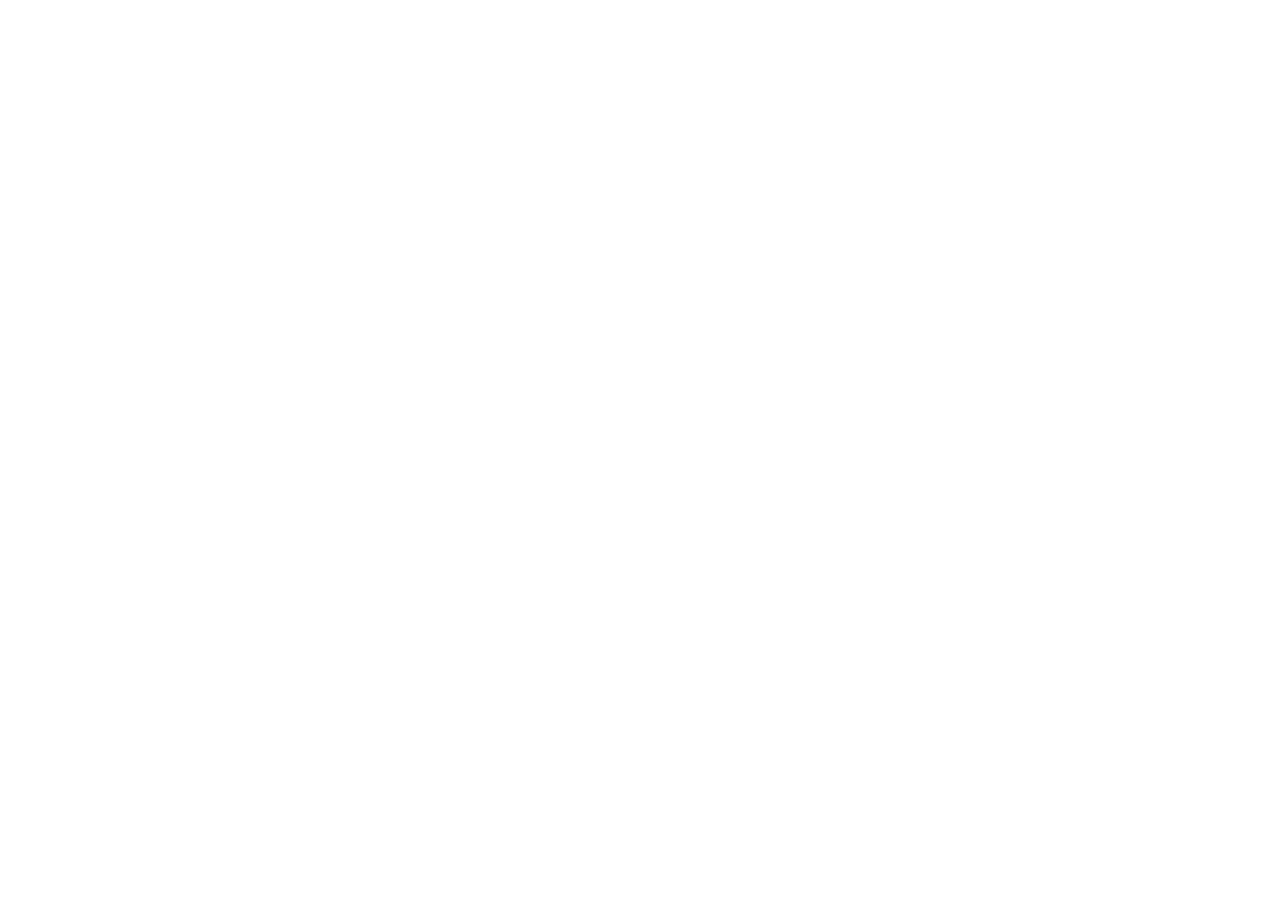
==== index.html @ 47a176d5 "Create the files needed" ====
<!DOCTYPE html>
<html lang="en">
<head>
    <meta charset="UTF-8">
    <meta http-equiv="X-UA-Compatible" content="IE=edge">
    <meta name="viewport" content="width=device-width, initial-scale=1.0">
    <title>Capstone Project</title>
    <link rel="stylesheet" href="./css/home.css">
</head>
<body>
  <div class="container">
  </div>
  <script src="./js/script.js"></script>
</body>
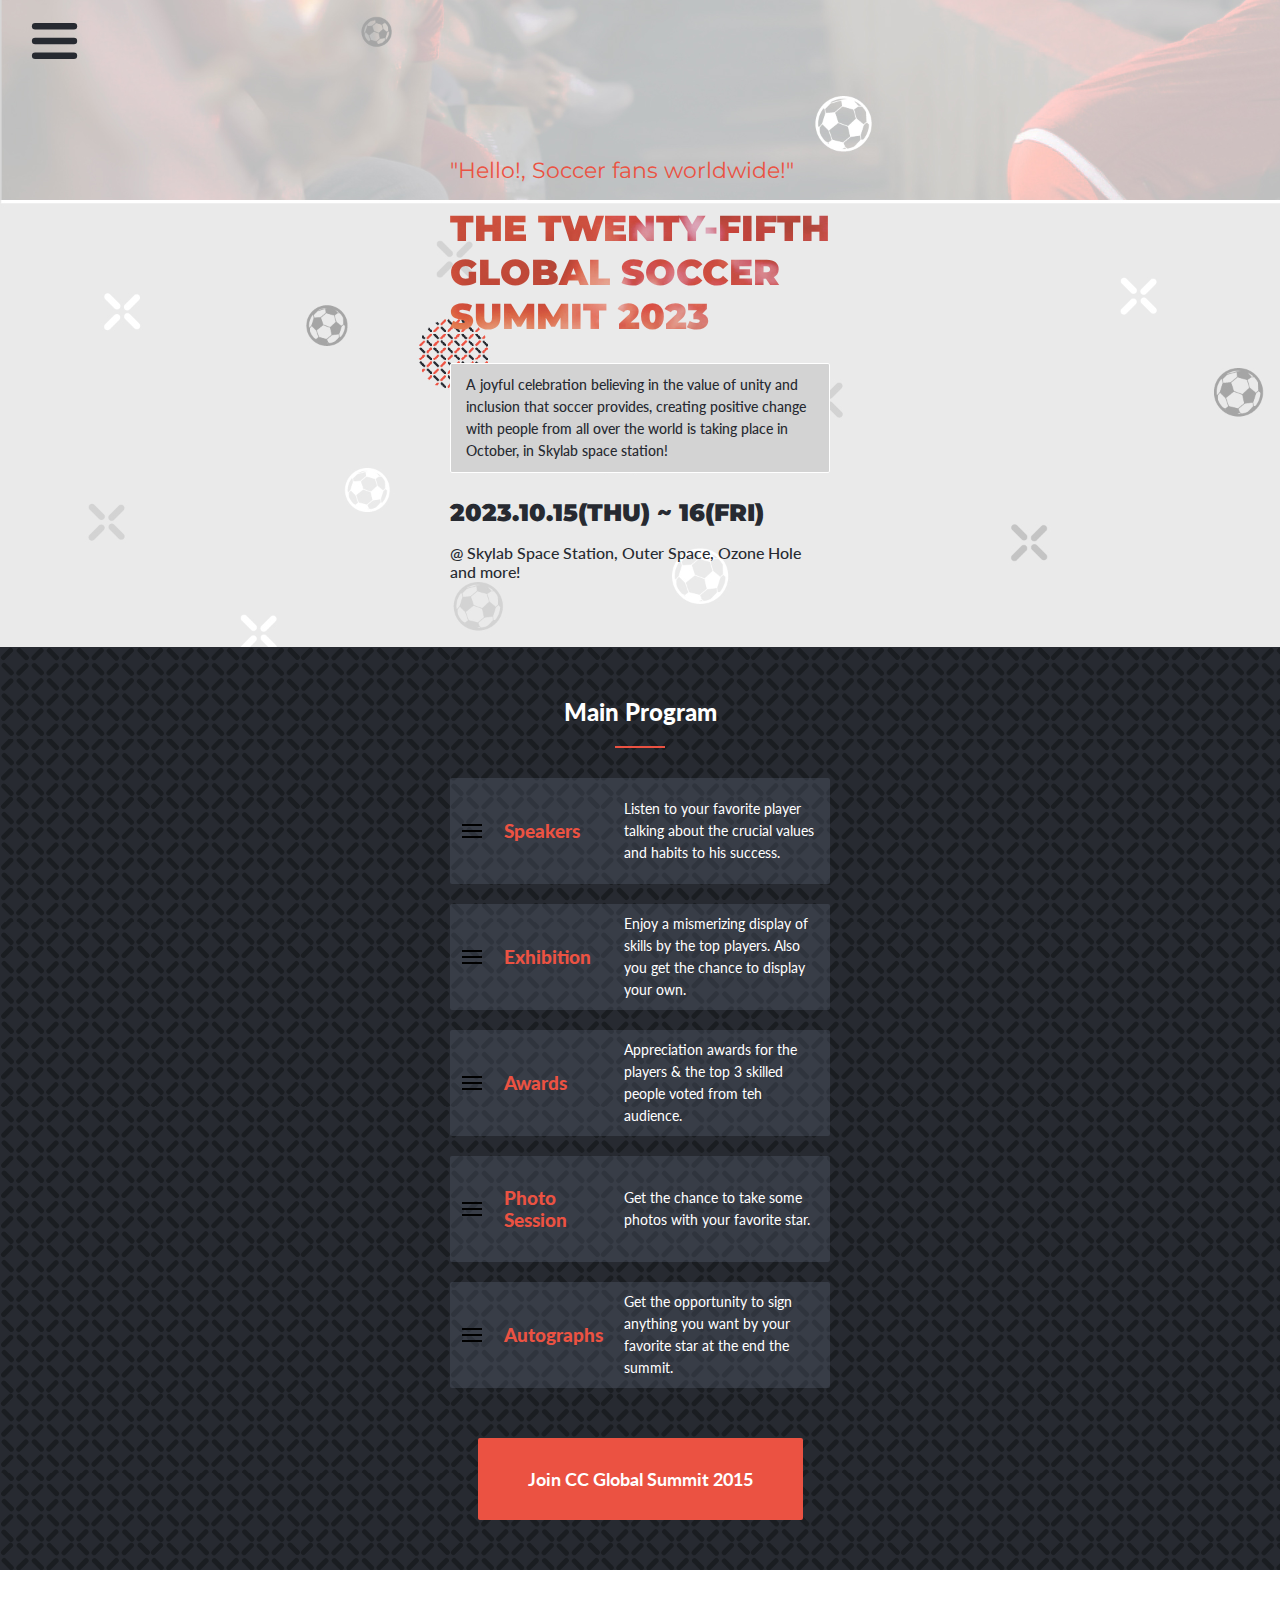
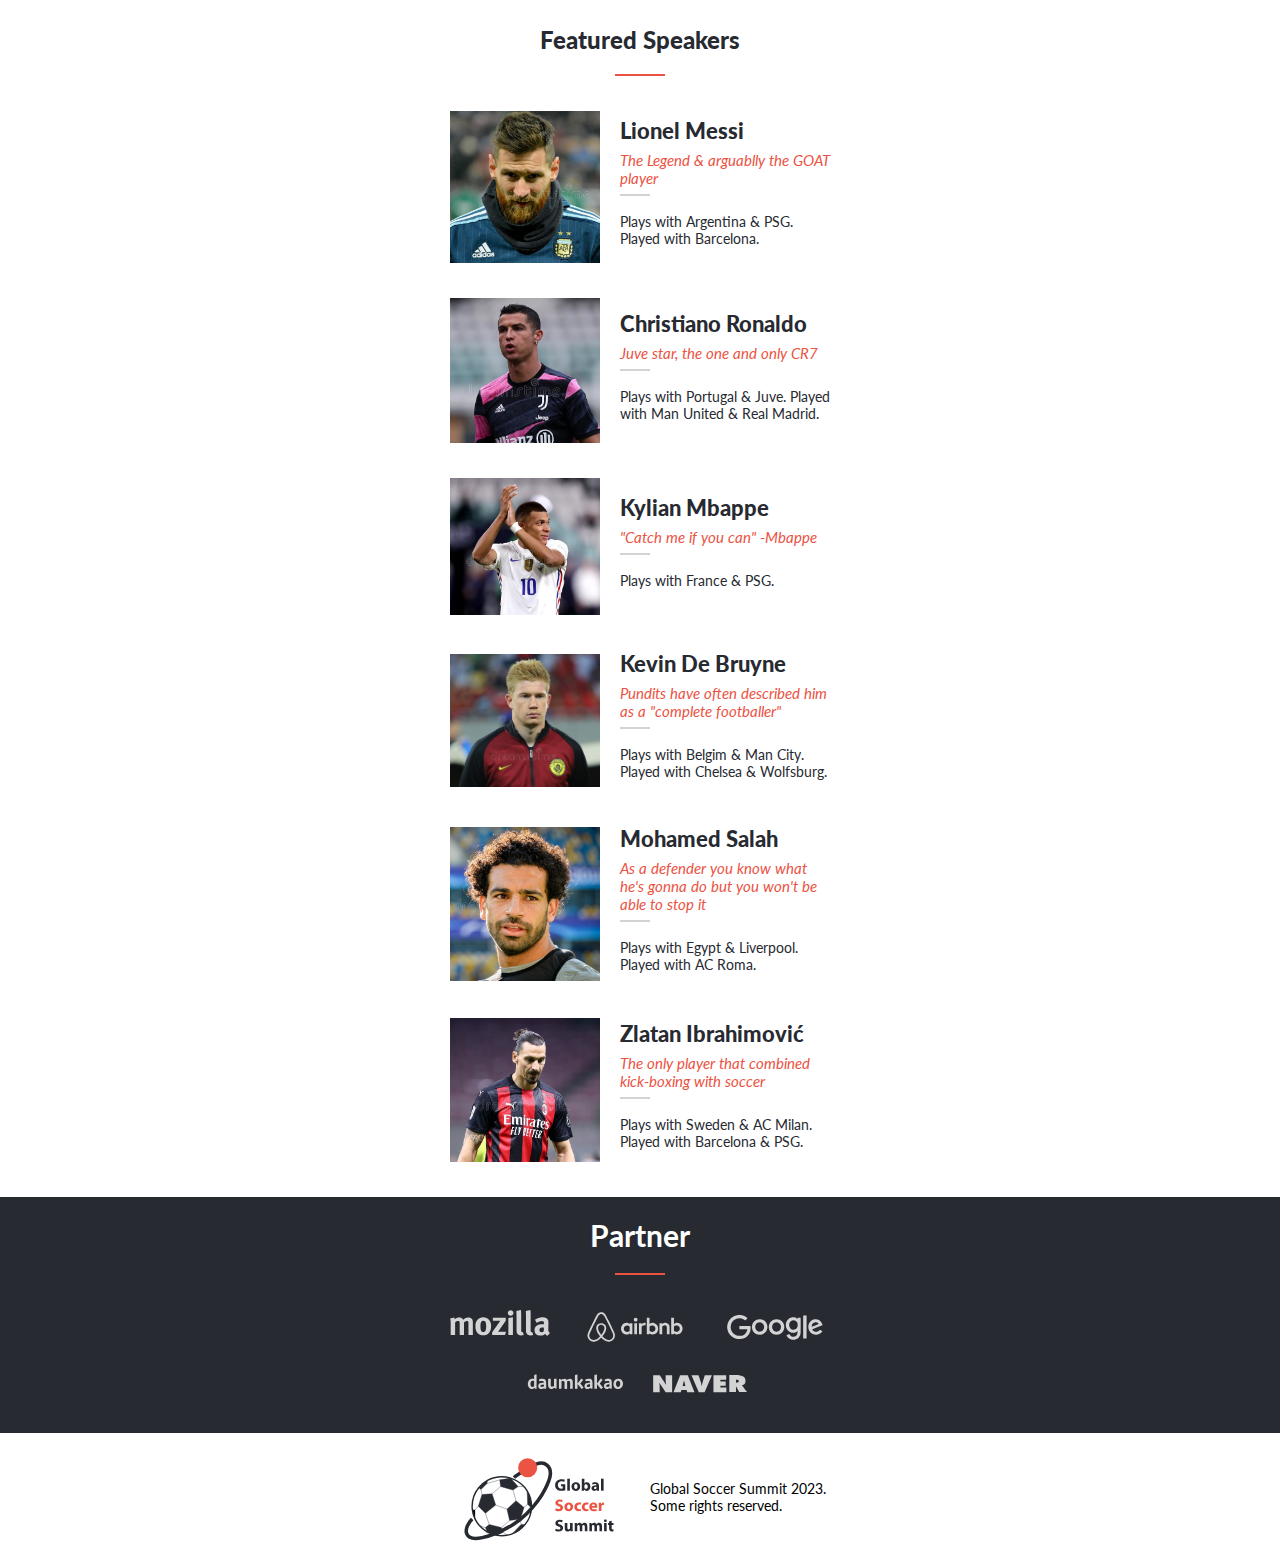
==== commit be921ab3: "Add and style mobile-version home and about page" ====
--- a/index.html
+++ b/index.html
@@ -1,14 +1,144 @@
 <!DOCTYPE html>
 <html lang="en">
 <head>
-    <meta charset="UTF-8">
-    <meta http-equiv="X-UA-Compatible" content="IE=edge">
-    <meta name="viewport" content="width=device-width, initial-scale=1.0">
-    <title>Capstone Project</title>
-    <link rel="stylesheet" href="./css/home.css">
+  <meta charset="UTF-8">
+  <meta http-equiv="X-UA-Compatible" content="IE=edge">
+  <meta name="viewport" content="width=device-width, initial-scale=1.0">
+  <title>Global Soccer Summit</title>
+  <link rel="stylesheet" href="./css/home.css">
+  <link rel="preconnect" href="https://fonts.googleapis.com">
+  <link rel="preconnect" href="https://fonts.gstatic.com" crossorigin>
+  <link href="https://fonts.googleapis.com/css2?family=Lato:wght@400;700;900&family=Montserrat:wght@400;500;600;700;800;900&display=swap" rel="stylesheet">
 </head>
 <body>
   <div class="container">
+    <header>
+      <div class="desktop"></div>
+      <nav>
+        <button type="button"><img src="./media/menu.svg" alt="menu-icon"></button>
+      </nav>
+    </header>
+    <main>
+      <h3>"Hello!, Soccer fans worldwide!"</h3>
+      <h1>THE TWENTY-FIFTH GLOBAL SOCCER SUMMIT 2023</h1>
+      <p class="intro">
+        A joyful celebration believing in the value of unity and inclusion that soccer provides, creating positive change
+        with people from all over the world is taking place in October, in Skylab space station!
+      </p>
+      <h2>2023.10.15(THU) ~ 16(FRI)</h2>
+      <p>@ Skylab Space Station, Outer Space, Ozone Hole and more!</p>
+    </main>
+    <section id="program">
+      <h2>Main Program</h2>
+      <div class="underline"></div>
+      <ul>
+        <li>
+          <img src="./media/Union.svg" alt="">
+          <h3>Speakers</h3>
+          <p>Listen to your favorite player talking about the crucial values and habits to his success.</p>
+        </li>
+        <li>
+          <img src="./media/Union.svg" alt="">
+          <h3>Exhibition</h3>
+          <p>Enjoy a mismerizing display of skills by the top players. Also you get the chance to display your own.</p>
+        </li>
+        <li>
+          <img src="./media/Union.svg" alt="">
+          <h3>Awards</h3>
+          <p>Appreciation awards for the players & the top 3 skilled people voted from teh audience.</p>
+        </li>
+        <li>
+          <img src="./media/Union.svg" alt="">
+          <h3>Photo Session</h3>
+          <p>Get the chance to take some photos with your favorite star.</p>
+        </li>
+        <li>
+          <img src="./media/Union.svg" alt="">
+          <h3>Autographs</h3>
+          <p>Get the opportunity to sign anything you want by your favorite star at the end the summit.</p>
+        </li>
+      </ul>
+      <button type="button">Join CC Global Summit 2015</button>
+    </section>
+    <section id="speakers">
+      <h2>Featured Speakers</h2>
+      <div class="underline"></div>
+      <ul>
+        <li>
+          <img src="./media/messi.jpg" alt="">
+          <div class="text-block">
+            <h3>Lionel Messi</h3>
+            <p class="title">The Legend & arguablly the GOAT player</p>
+            <div class="underline-2"></div>
+            <p>Plays with Argentina & PSG. Played with Barcelona.
+            </p>
+          </div>
+        </li>
+        <li>
+          <img src="./media/ronaldo.jpg" alt="">
+          <div class="text-block">
+            <h3>Christiano Ronaldo</h3>
+            <p class="title">Juve star, the one and only CR7</p>
+            <div class="underline-2"></div>
+            <p>Plays with Portugal & Juve. Played with Man United & Real Madrid.
+            </p>
+          </div>
+        </li><li>
+          <img src="./media/mbappe.jpg" alt="">
+          <div class="text-block">
+            <h3>Kylian Mbappe</h3>
+            <p class="title">"Catch me if you can" -Mbappe</p>
+            <div class="underline-2"></div>
+            <p>Plays with France & PSG.
+            </p>
+          </div>
+        </li><li>
+          <img src="./media/debruyne.jpg" alt="">
+          <div class="text-block">
+            <h3>Kevin De Bruyne</h3>
+            <p class="title">Pundits have often described him as a "complete footballer"</p>
+            <div class="underline-2"></div>
+            <p>Plays with Belgim & Man City. Played with Chelsea & Wolfsburg.
+            </p>
+          </div>
+        </li><li>
+          <img src="./media/salah.jpg" alt="">
+          <div class="text-block">
+            <h3>Mohamed Salah</h3>
+            <p class="title">As a defender you know what he's gonna do but you won't be able to stop it</p>
+            <div class="underline-2"></div>
+            <p>Plays with Egypt & Liverpool. Played with AC Roma.
+            </p>
+          </div>
+        </li><li>
+          <img src="./media/ibrahimovic.jpg" alt="">
+          <div class="text-block">
+            <h3>Zlatan Ibrahimović</h3>
+            <p class="title">The only player that combined kick-boxing with soccer</p>
+            <div class="underline-2"></div>
+            <p>Plays with Sweden & AC Milan. Played with Barcelona & PSG.
+            </p>
+          </div>
+        </li>
+      </ul>
+    </section>
+    <section id="partners">
+      <h2>Partner</h2>
+      <div class="underline"></div>
+      <ul>
+        <li id="p1"><img src="./media/mozilla.svg" alt=""></li>
+        <li id="p2"><img src="./media/airbnb.svg" alt=""></li>
+        <li id="p3"><img src="./media/google.svg" alt=""></li>
+        <li id="p4"><img src="./media/daumkakao.svg" alt=""></li>
+        <li id="p5"><img src="./media/naver.svg" alt=""></li>
+      </ul>
+    </section>
+    <footer>
+      <img src="./media/logo.svg" alt="logo">
+      <div>
+        <p>Global Soccer Summit 2023.<br>Some rights reserved.</p>
+      </div>
+    </footer>
   </div>
   <script src="./js/script.js"></script>
 </body>--- a/css/home.css
+++ b/css/home.css
@@ -0,0 +1,287 @@
+body {
+  margin: 0;
+  padding: 0;
+}
+
+.container {
+  display: flex;
+  flex-direction: column;
+  background-image: url(../media/bg.jpg);
+  background-size: 1280px;
+}
+
+nav {
+  padding: 15px 20px;
+}
+
+nav button {
+  border: none;
+  background: none;
+}
+
+nav img {
+  height: 50px;
+  width: auto;
+  padding: 0;
+  margin: 0;
+}
+
+main {
+  width: 380px;
+  display: flex;
+  flex-direction: column;
+  align-self: center;
+  padding: 50px 0;
+}
+
+main h3 {
+  font-family: 'Montserrat', sans-serif;
+  font-weight: 400;
+  color: #eb5242;
+  font-size: 22px;
+}
+
+main h1 {
+  font-family: 'Montserrat', sans-serif;
+  font-weight: 900;
+  margin: 0;
+  font-size: 36px;
+  color: transparent;
+  background-image: url(../media/text-bg.jpg);
+  background-size: 800px;
+  -webkit-background-clip: text;
+}
+
+main p {
+  font-family: 'Lato', sans-serif;
+  font-weight: 500;
+  color: #272a31;
+}
+
+.intro {
+  border: 1px solid white;
+  background-color: #d3d3d3;
+  border-radius: 2px;
+  font-size: 14px;
+  line-height: 22px;
+  margin: 25px 0;
+  padding: 10px 15px;
+}
+
+main h2 {
+  font-family: 'Montserrat', sans-serif;
+  font-weight: 900;
+  color: #272a31;
+  margin: 0;
+}
+
+#program {
+  text-align: center;
+  background-color: #272a31;
+  padding-top: 30px;
+  background-image: url(../media/pattern-01-01.svg);
+  background-size: 150px;
+}
+
+#program h2 {
+  font-family: 'Lato', sans-serif;
+  font-weight: 900;
+  color: white;
+}
+
+.underline {
+  width: 50px;
+  border-bottom: 2px solid #eb5242;
+  margin: auto;
+}
+
+#program ul {
+  display: flex;
+  flex-direction: column;
+  list-style-type: none;
+  color: white;
+  width: 380px;
+  max-width: 700px;
+  padding: 0;
+  margin: 30px auto 0 auto;
+  gap: 20px;
+}
+
+#program li {
+  display: flex;
+  background-color: #585f705b;
+  align-items: center;
+  gap: 20px;
+  border-radius: 2px;
+  padding: 3px 10px;
+  min-width: auto;
+  justify-content: space-between;
+  height: 100px;
+}
+
+#program li h3 {
+  font-family: 'Lato', sans-serif;
+  font-weight: 900;
+  color: #eb5242;
+  width: 100px;
+  flex-shrink: 0;
+  text-align: left;
+}
+
+#program li p {
+  font-family: 'Lato', sans-serif;
+  font-size: 14px;
+  line-height: 22px;
+  width: 250px;
+  text-align: left;
+}
+
+#program button {
+  font-family: 'Lato', sans-serif;
+  color: white;
+  background-color: #eb5242;
+  border: none;
+  border-radius: 2px;
+  font-weight: 700;
+  font-size: 18px;
+  padding: 30px 50px;
+  margin: 50px auto;
+}
+
+#speakers {
+  text-align: center;
+  padding-top: 35px;
+  background-color: white;
+}
+
+#speakers h2 {
+  font-family: 'Lato', sans-serif;
+  font-weight: 900;
+  color: #272a31;
+}
+
+#speakers ul {
+  display: grid;
+  grid-template-columns: 1fr;
+  padding: 0;
+  row-gap: 35px;
+  width: 380px;
+  margin: 35px auto;
+}
+
+#speakers li {
+  display: flex;
+  gap: 20px;
+  align-items: center;
+}
+
+footer img {
+  width: 170px;
+}
+
+#speakers li img {
+  width: 150px;
+  height: auto;
+}
+
+#speakers li .text-block {
+  text-align: left;
+  display: flex;
+  flex-direction: column;
+  gap: 7px;
+}
+
+#speakers .text-block h3 {
+  font-family: 'Lato', sans-serif;
+  font-weight: 900;
+  font-size: 22px;
+  color: #272a31;
+  margin: 0;
+}
+
+#speakers .text-block .title {
+  font-family: 'Lato', sans-serif;
+  font-size: 15px;
+  font-style: italic;
+  color: #eb5242;
+  margin: 0;
+}
+
+#speakers .underline-2 {
+  width: 30px;
+  border-bottom: 2px solid #d3d3d3;
+}
+
+#speakers li p {
+  font-family: 'Lato', sans-serif;
+  font-size: 14px;
+  color: #272a31;
+  margin: 10px 0;
+}
+
+#partners {
+  background-color: #272a31;
+  text-align: center;
+  color: white;
+}
+
+#partners h2 {
+  font-family: 'Lato', sans-serif;
+  font-weight: 700;
+  font-size: 30px;
+  color: white;
+  margin: 20px;
+}
+
+#partners ul {
+  padding: 0;
+  display: grid;
+  grid-template-columns: repeat(9, 1fr);
+  list-style-type: none;
+  width: 380px;
+  margin: 35px auto;
+  row-gap: 25px;
+  column-gap: 50px;
+}
+
+#partners ul img {
+  width: 100px;
+}
+
+footer {
+  display: flex;
+  gap: 25px;
+  justify-content: center;
+  align-items: center;
+  font-family: 'Lato', sans-serif;
+  font-weight: 400;
+  font-size: 14px;
+  padding: 15px;
+  background-color: white;
+}
+
+#p1 {
+  grid-row: 1/2;
+  grid-column: 1/4;
+}
+
+#p2 {
+  grid-row: 1/2;
+  grid-column: 3/7;
+  margin-left: 20px;
+}
+
+#p3 {
+  grid-row: 1/2;
+  grid-column: 6/10;
+}
+
+#p4 {
+  grid-row: 2/3;
+  grid-column: 2/6;
+}
+
+#p5 {
+  grid-row: 2/3;
+  grid-column: 5/8;
+}
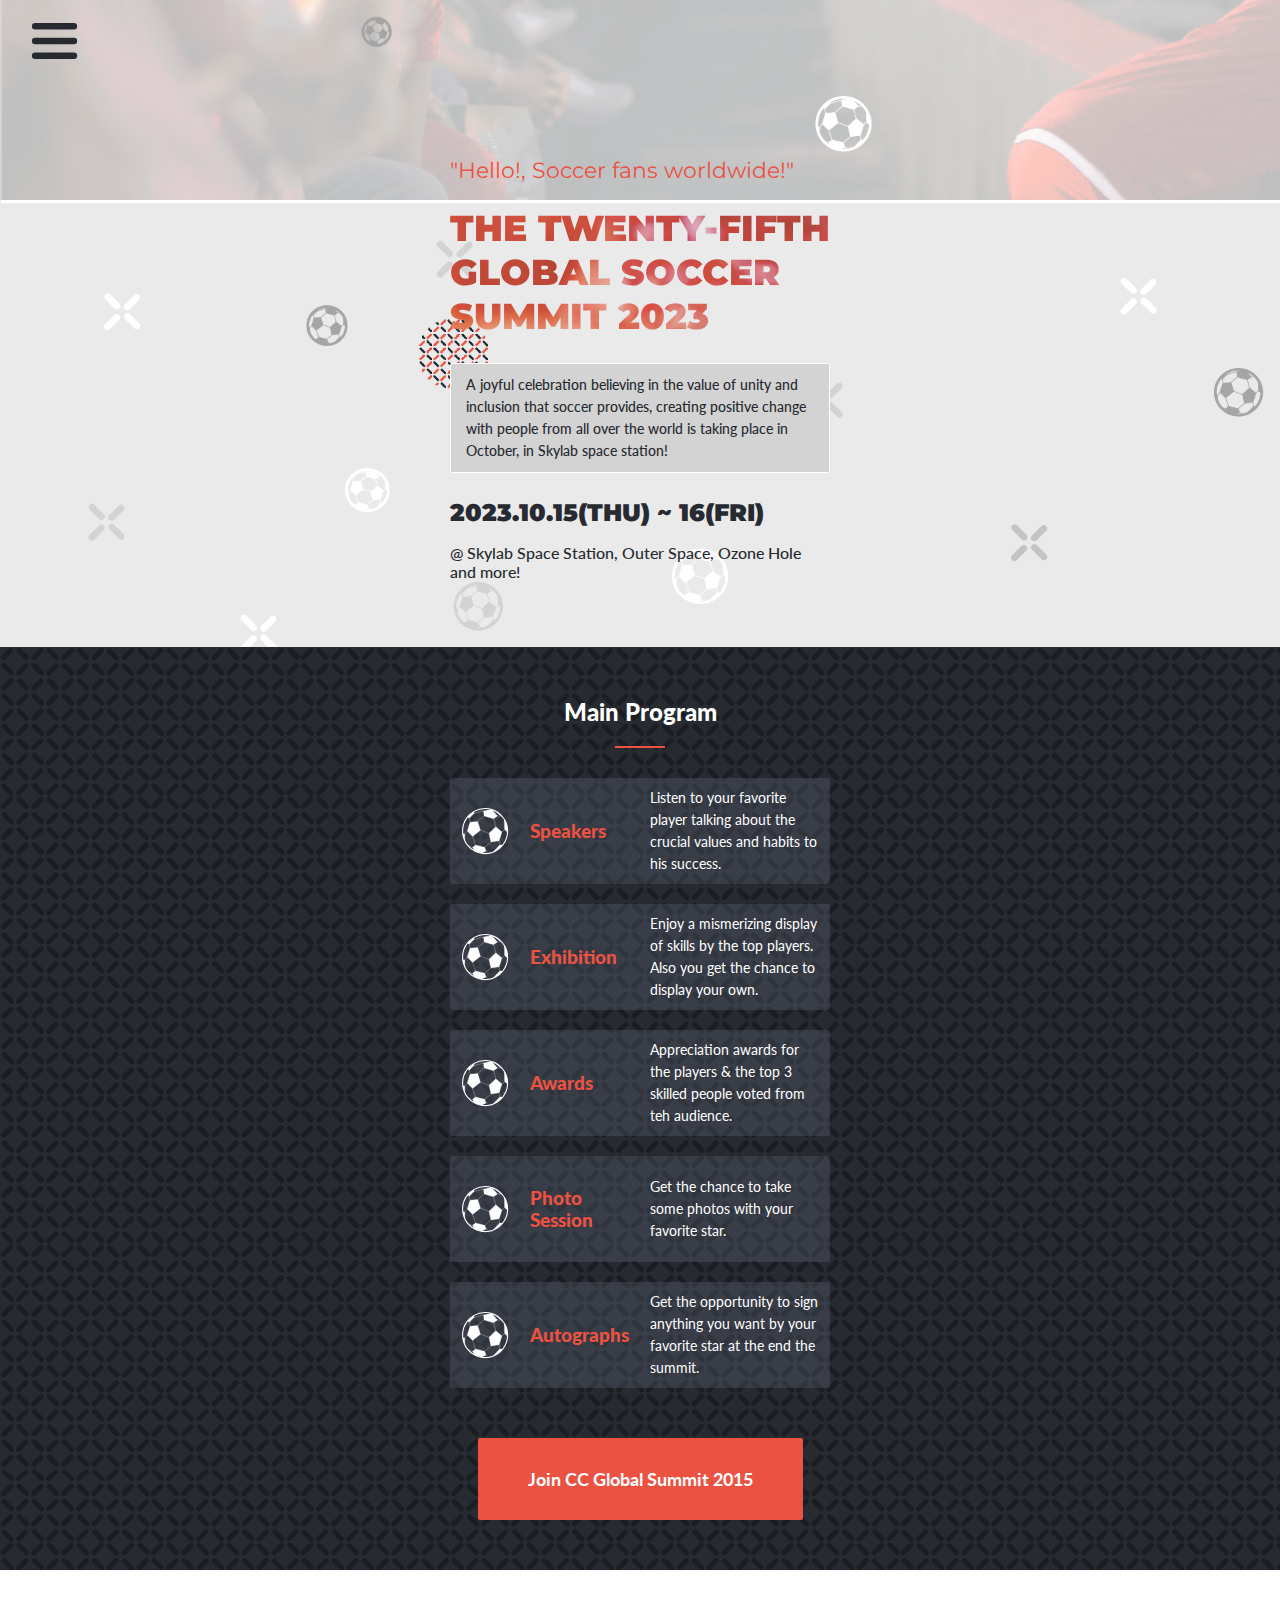
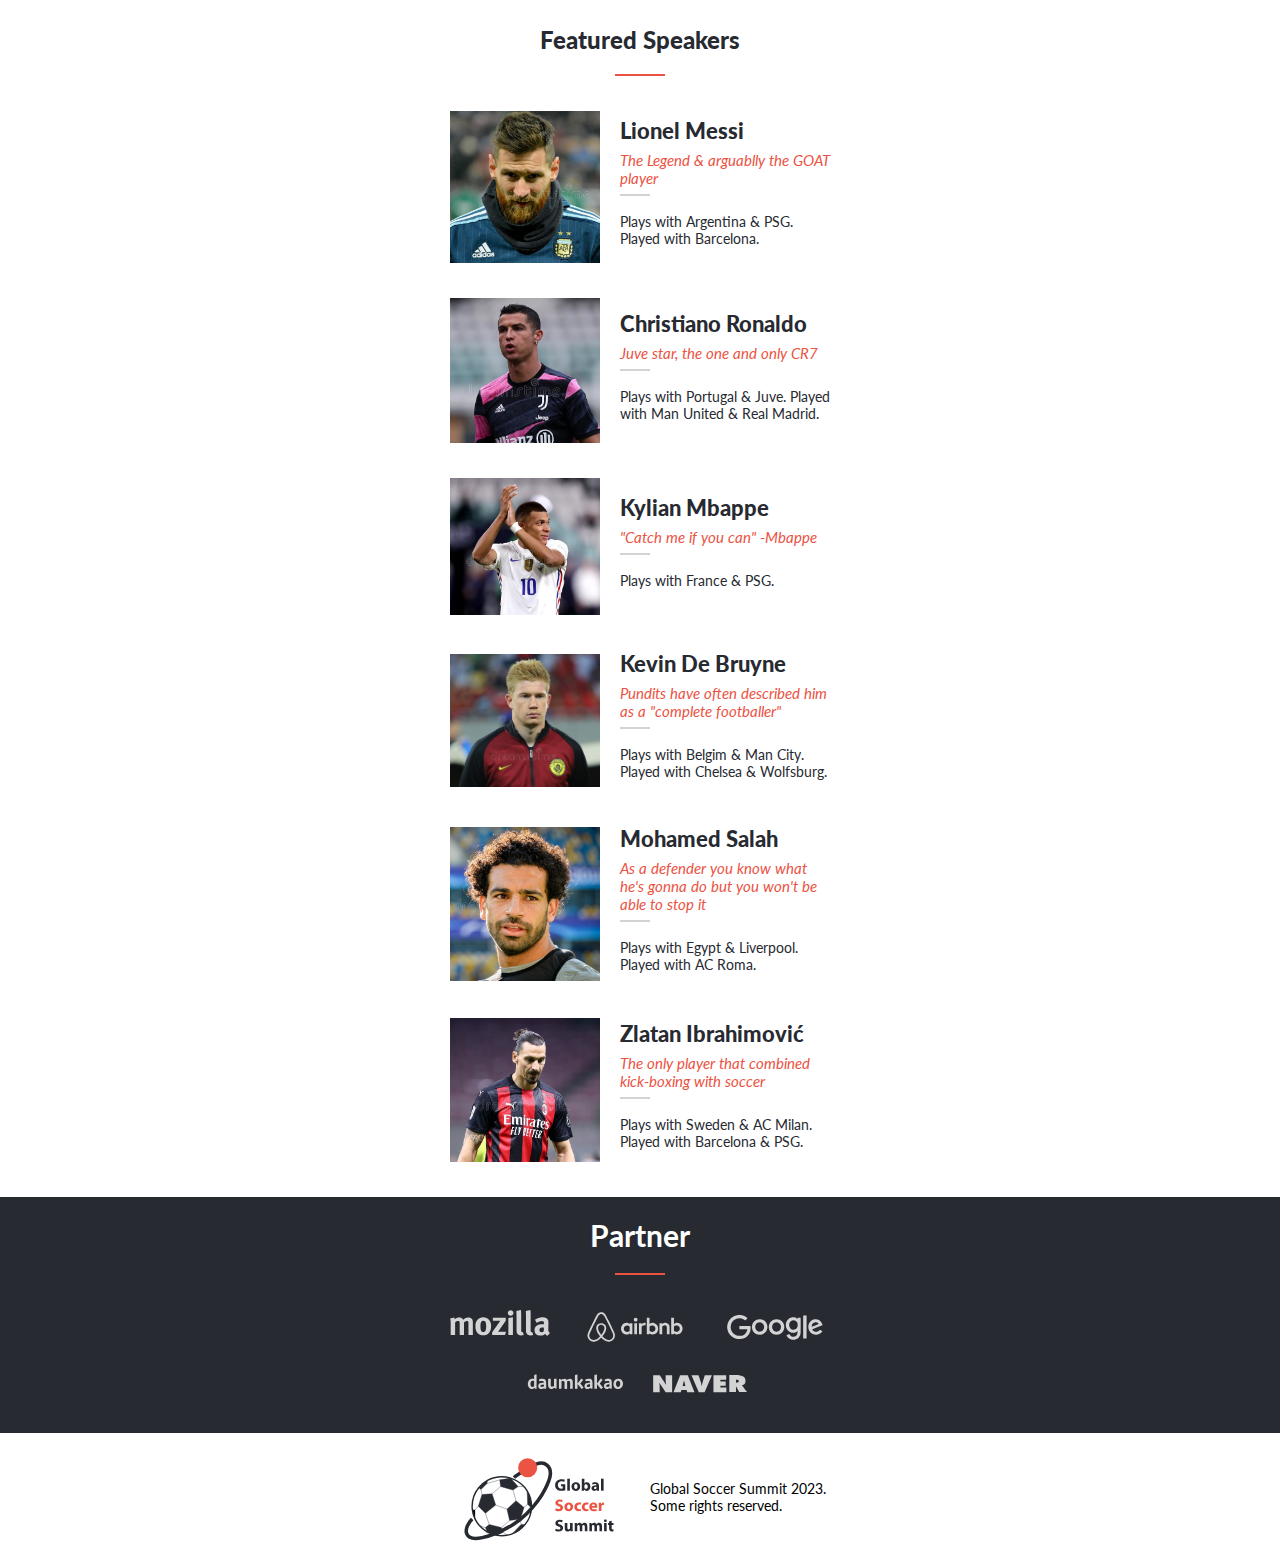
==== commit 0aa16c2f: "Add and style mobile-version home and about page" ====
--- a/index.html
+++ b/index.html
@@ -33,27 +33,27 @@
       <div class="underline"></div>
       <ul>
         <li>
-          <img src="./media/Union.svg" alt="">
+          <img src="./media/white-ball.svg" alt="ball logo">
           <h3>Speakers</h3>
           <p>Listen to your favorite player talking about the crucial values and habits to his success.</p>
         </li>
         <li>
-          <img src="./media/Union.svg" alt="">
+          <img src="./media/white-ball.svg" alt="ball logo">
           <h3>Exhibition</h3>
           <p>Enjoy a mismerizing display of skills by the top players. Also you get the chance to display your own.</p>
         </li>
         <li>
-          <img src="./media/Union.svg" alt="">
+          <img src="./media/white-ball.svg" alt="ball logo">
           <h3>Awards</h3>
           <p>Appreciation awards for the players & the top 3 skilled people voted from teh audience.</p>
         </li>
         <li>
-          <img src="./media/Union.svg" alt="">
+          <img src="./media/white-ball.svg" alt="ball logo">
           <h3>Photo Session</h3>
           <p>Get the chance to take some photos with your favorite star.</p>
         </li>
         <li>
-          <img src="./media/Union.svg" alt="">
+          <img src="./media/white-ball.svg" alt="ball logo">
           <h3>Autographs</h3>
           <p>Get the opportunity to sign anything you want by your favorite star at the end the summit.</p>
         </li>
--- a/css/home.css
+++ b/css/home.css
@@ -119,6 +119,10 @@
   height: 100px;
 }
 
+#program li img {
+  width: 50px;
+}
+
 #program li h3 {
   font-family: 'Lato', sans-serif;
   font-weight: 900;
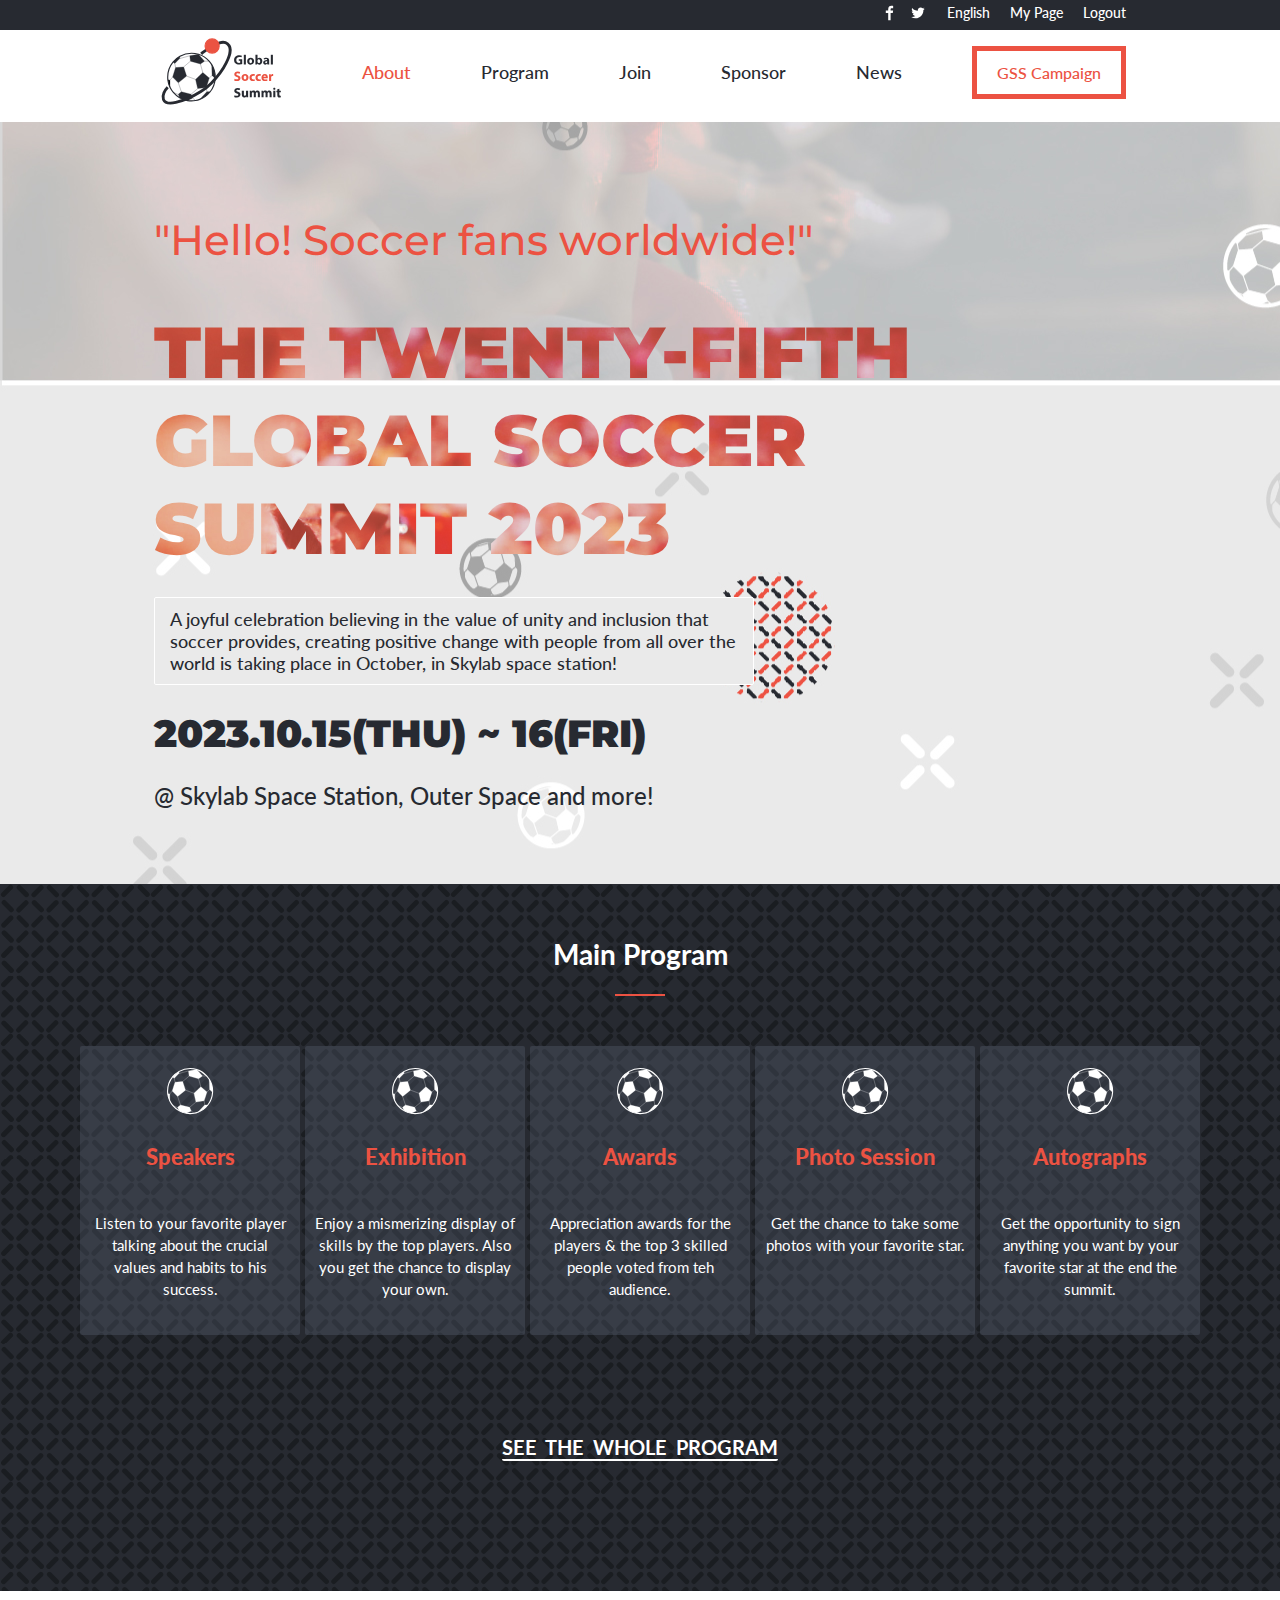
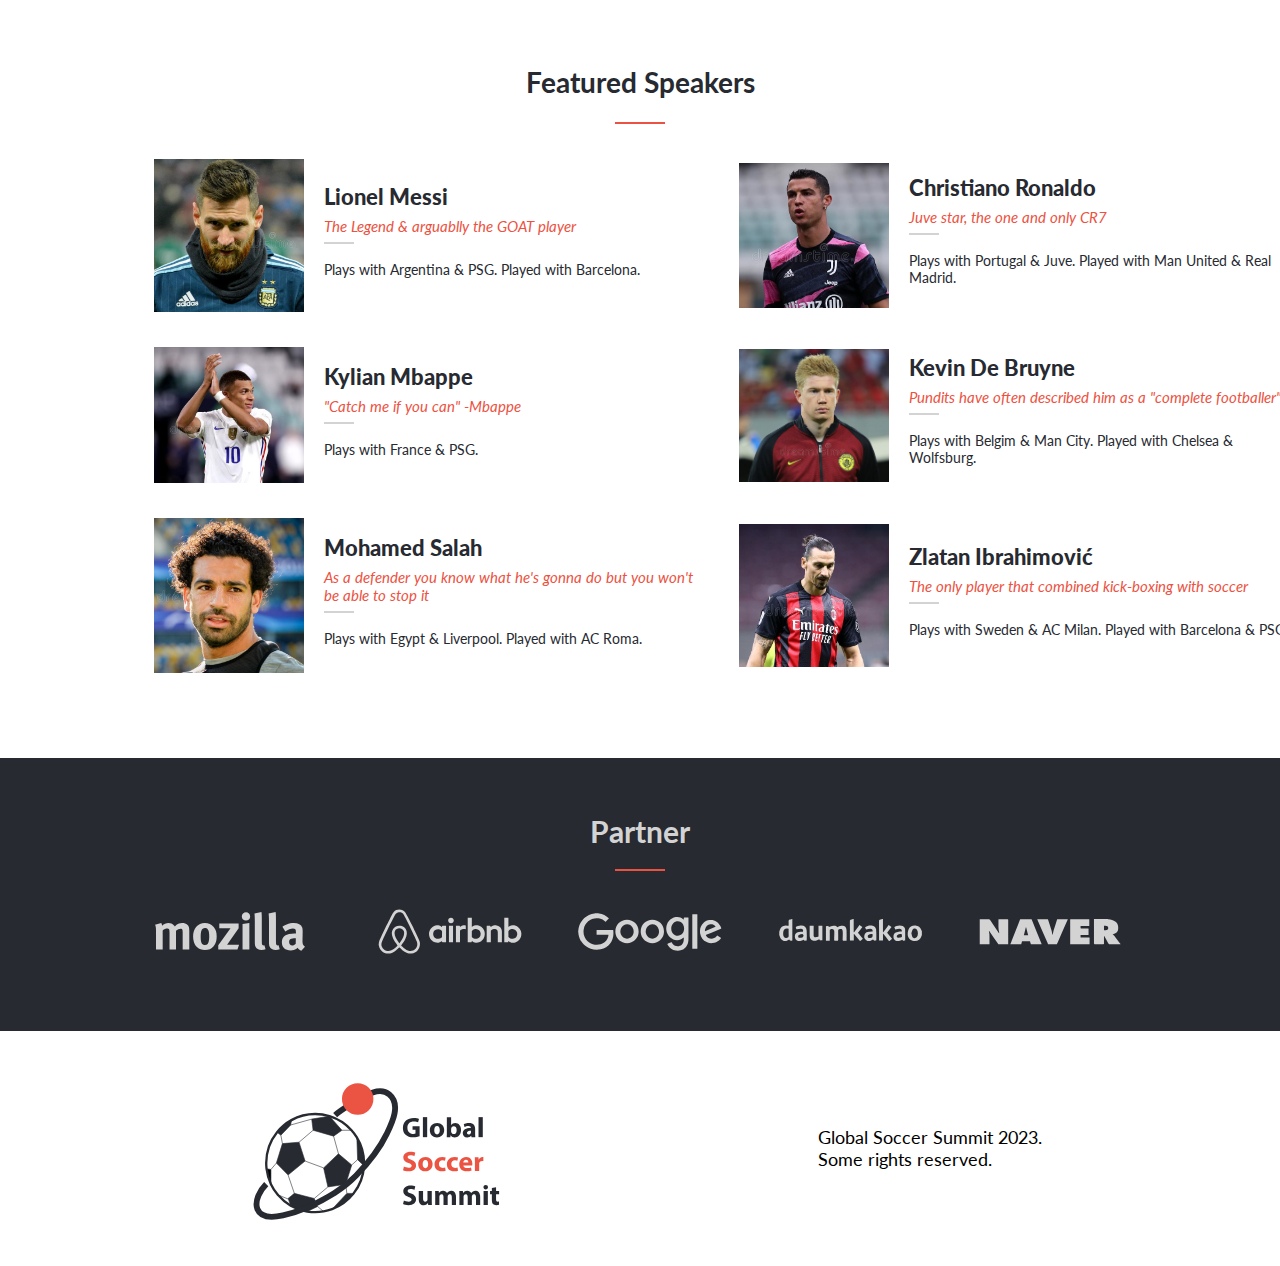
==== commit 58448922: "Add the desktop-version" ====
--- a/index.html
+++ b/index.html
@@ -13,20 +13,41 @@
 <body>
   <div class="container">
     <header>
-      <div class="desktop"></div>
-      <nav>
+      <div class="desktop">
+        <nav class="nav-1">
+          <a href="facebook.com"><img src="./media/facebook.svg" alt="facebook icon"></a>
+          <a href="twitter.com"><img src="./media/twitter.svg" alt="twitter icon"></a>
+          <ul class="nav-1-list">
+            <li>English</li>
+            <li>My Page</li>
+            <li>Logout</li>
+          </ul>
+        </nav>
+        <nav class="nav-2">
+          <a href="./index.html"><img src="./media/logo.svg" alt="logo"></a>
+          <ul class="nav-2-list">
+            <li><a href="./pages/about.html">About</a></li>
+            <li>Program</li>
+            <li>Join</li>
+            <li>Sponsor</li>
+            <li>News</li>
+          </ul>
+          <span>GSS Campaign</span>
+        </nav>
+      </div>
+      <nav class="mobile">
         <button type="button"><img src="./media/menu.svg" alt="menu-icon"></button>
       </nav>
     </header>
     <main>
-      <h3>"Hello!, Soccer fans worldwide!"</h3>
+      <h3>"Hello! Soccer fans worldwide!"</h3>
       <h1>THE TWENTY-FIFTH GLOBAL SOCCER SUMMIT 2023</h1>
       <p class="intro">
         A joyful celebration believing in the value of unity and inclusion that soccer provides, creating positive change
         with people from all over the world is taking place in October, in Skylab space station!
       </p>
       <h2>2023.10.15(THU) ~ 16(FRI)</h2>
-      <p>@ Skylab Space Station, Outer Space, Ozone Hole and more!</p>
+      <p>@ Skylab Space Station, Outer Space and more!</p>
     </main>
     <section id="program">
       <h2>Main Program</h2>
@@ -58,7 +79,8 @@
           <p>Get the opportunity to sign anything you want by your favorite star at the end the summit.</p>
         </li>
       </ul>
-      <button type="button">Join CC Global Summit 2015</button>
+      <button class="mobile" type="button">Join CC Global Summit 2015</button>
+      <button class="desktop" type="button">SEE THE WHOLE PROGRAM</button>
     </section>
     <section id="speakers">
       <h2>Featured Speakers</h2>
--- a/css/home.css
+++ b/css/home.css
@@ -8,6 +8,10 @@
   flex-direction: column;
   background-image: url(../media/bg.jpg);
   background-size: 1280px;
+}
+
+.desktop {
+  display: none;
 }
 
 nav {
@@ -27,7 +31,6 @@
 }
 
 main {
-  width: 380px;
   display: flex;
   flex-direction: column;
   align-self: center;
@@ -35,13 +38,15 @@
 }
 
 main h3 {
+  width: 380px;
   font-family: 'Montserrat', sans-serif;
   font-weight: 400;
-  color: #eb5242;
+  color: #ec5242;
   font-size: 22px;
 }
 
 main h1 {
+  width: 380px;
   font-family: 'Montserrat', sans-serif;
   font-weight: 900;
   margin: 0;
@@ -53,6 +58,7 @@
 }
 
 main p {
+  width: 380px;
   font-family: 'Lato', sans-serif;
   font-weight: 500;
   color: #272a31;
@@ -60,15 +66,17 @@
 
 .intro {
   border: 1px solid white;
-  background-color: #d3d3d3;
+  background-color: #eaeaea;
   border-radius: 2px;
   font-size: 14px;
   line-height: 22px;
   margin: 25px 0;
   padding: 10px 15px;
+  box-sizing: border-box;
 }
 
 main h2 {
+  width: 380px;
   font-family: 'Montserrat', sans-serif;
   font-weight: 900;
   color: #272a31;
@@ -91,7 +99,7 @@
 
 .underline {
   width: 50px;
-  border-bottom: 2px solid #eb5242;
+  border-bottom: 2px solid #ec5242;
   margin: auto;
 }
 
@@ -101,7 +109,6 @@
   list-style-type: none;
   color: white;
   width: 380px;
-  max-width: 700px;
   padding: 0;
   margin: 30px auto 0 auto;
   gap: 20px;
@@ -119,6 +126,10 @@
   height: 100px;
 }
 
+footer img {
+  width: 170px;
+}
+
 #program li img {
   width: 50px;
 }
@@ -126,7 +137,7 @@
 #program li h3 {
   font-family: 'Lato', sans-serif;
   font-weight: 900;
-  color: #eb5242;
+  color: #ec5242;
   width: 100px;
   flex-shrink: 0;
   text-align: left;
@@ -143,7 +154,7 @@
 #program button {
   font-family: 'Lato', sans-serif;
   color: white;
-  background-color: #eb5242;
+  background-color: #ec5242;
   border: none;
   border-radius: 2px;
   font-weight: 700;
@@ -179,10 +190,6 @@
   align-items: center;
 }
 
-footer img {
-  width: 170px;
-}
-
 #speakers li img {
   width: 150px;
   height: auto;
@@ -207,7 +214,7 @@
   font-family: 'Lato', sans-serif;
   font-size: 15px;
   font-style: italic;
-  color: #eb5242;
+  color: #ec5242;
   margin: 0;
 }
 
@@ -233,7 +240,7 @@
   font-family: 'Lato', sans-serif;
   font-weight: 700;
   font-size: 30px;
-  color: white;
+  color: #d3d3d3;
   margin: 20px;
 }
 
@@ -289,3 +296,211 @@
   grid-row: 2/3;
   grid-column: 5/8;
 }
+
+@media screen and (min-width: 768px) {
+  .mobile {
+    display: none;
+  }
+
+  .desktop {
+    display: block;
+  }
+
+  .desktop nav {
+    display: flex;
+  }
+
+  .desktop ul {
+    display: flex;
+    list-style-type: none;
+  }
+
+  .nav-1 {
+    background-color: #272a31;
+    padding: 4px 12%;
+    justify-content: flex-end;
+    gap: 10px;
+  }
+
+  .nav-2 {
+    background-color: white;
+    padding: 0 12% 8px 12%;
+    align-items: center;
+  }
+
+  .nav-1-list {
+    font-family: 'Lato', sans-serif;
+    font-weight: 500;
+    font-size: 14px;
+    color: white;
+    margin: 0;
+    gap: 20px;
+    padding: 0 0 0 10px;
+  }
+
+  .nav-1-list li,
+  .nav-2-list li {
+    cursor: pointer;
+  }
+
+  .nav-2-list {
+    margin-left: auto;
+    margin-right: 70px;
+    font-family: 'Lato', sans-serif;
+    font-weight: 500;
+    font-size: 18px;
+    color: #272a31;
+    gap: 70px;
+  }
+
+  .nav-2-list a {
+    text-decoration: none;
+    color: #ec5242;
+  }
+
+  footer img {
+    width: 280px;
+  }
+
+  .nav-1 img {
+    height: 18px;
+  }
+
+  .nav-2 img {
+    height: 80px;
+  }
+
+  .nav-2 span {
+    color: #ec5242;
+    border: 5px solid #ec5242;
+    padding: 12px 20px;
+    font-family: 'Lato', sans-serif;
+    font-weight: 500;
+    cursor: pointer;
+  }
+
+  .container {
+    background-image: url(../media/bg.jpg);
+    background-size: 1920px;
+    background-position-y: 4.5%;
+  }
+
+  main {
+    align-self: flex-start;
+    margin: 0 12%;
+  }
+
+  main h3 {
+    font-size: 42px;
+    width: auto;
+    font-weight: 500;
+  }
+
+  main h1 {
+    width: 900px;
+    font-size: 72px;
+    background-position-y: 10%;
+  }
+
+  .intro {
+    width: 600px;
+    font-size: 18px;
+  }
+
+  main p {
+    font-size: 24px;
+    width: auto;
+  }
+
+  main h2 {
+    font-size: 38px;
+    width: auto;
+  }
+
+  #program h2 {
+    font-size: 28px;
+    font-weight: 700;
+  }
+
+  #program ul {
+    flex-direction: row;
+    width: auto;
+    justify-content: center;
+    gap: 5px;
+    margin-top: 50px;
+  }
+
+  #program li {
+    flex-direction: column;
+    gap: 5px;
+    height: auto;
+    justify-content: flex-start;
+    padding: 20px 10px;
+  }
+
+  #program li h3 {
+    width: auto;
+    font-size: 22px;
+    text-align: center;
+  }
+
+  footer p {
+    font-size: 18px;
+  }
+
+  #program li p {
+    font-size: 15px;
+    width: 200px;
+    text-align: center;
+  }
+
+  #program button {
+    background-color: transparent;
+    border-bottom: 2px solid white;
+    font-size: 20px;
+    word-spacing: 4px;
+    padding: 0;
+    margin: 100px auto 130px;
+  }
+
+  #speakers {
+    padding: 50px 12%;
+    margin: 0;
+  }
+
+  #speakers h2 {
+    font-weight: 700;
+    font-size: 28px;
+  }
+
+  #speakers ul {
+    grid-template-columns: 1fr 1fr;
+    column-gap: 35px;
+    width: auto;
+    margin: 35px auto;
+  }
+
+  #speakers li {
+    width: 550px;
+  }
+
+  #partners {
+    padding: 35px 12%;
+  }
+
+  #partners ul {
+    width: auto;
+    display: flex;
+    justify-content: center;
+    align-items: center;
+  }
+
+  #partners ul img {
+    width: 150px;
+  }
+
+  footer {
+    padding: 35px 12%;
+    gap: 300px;
+  }
+}
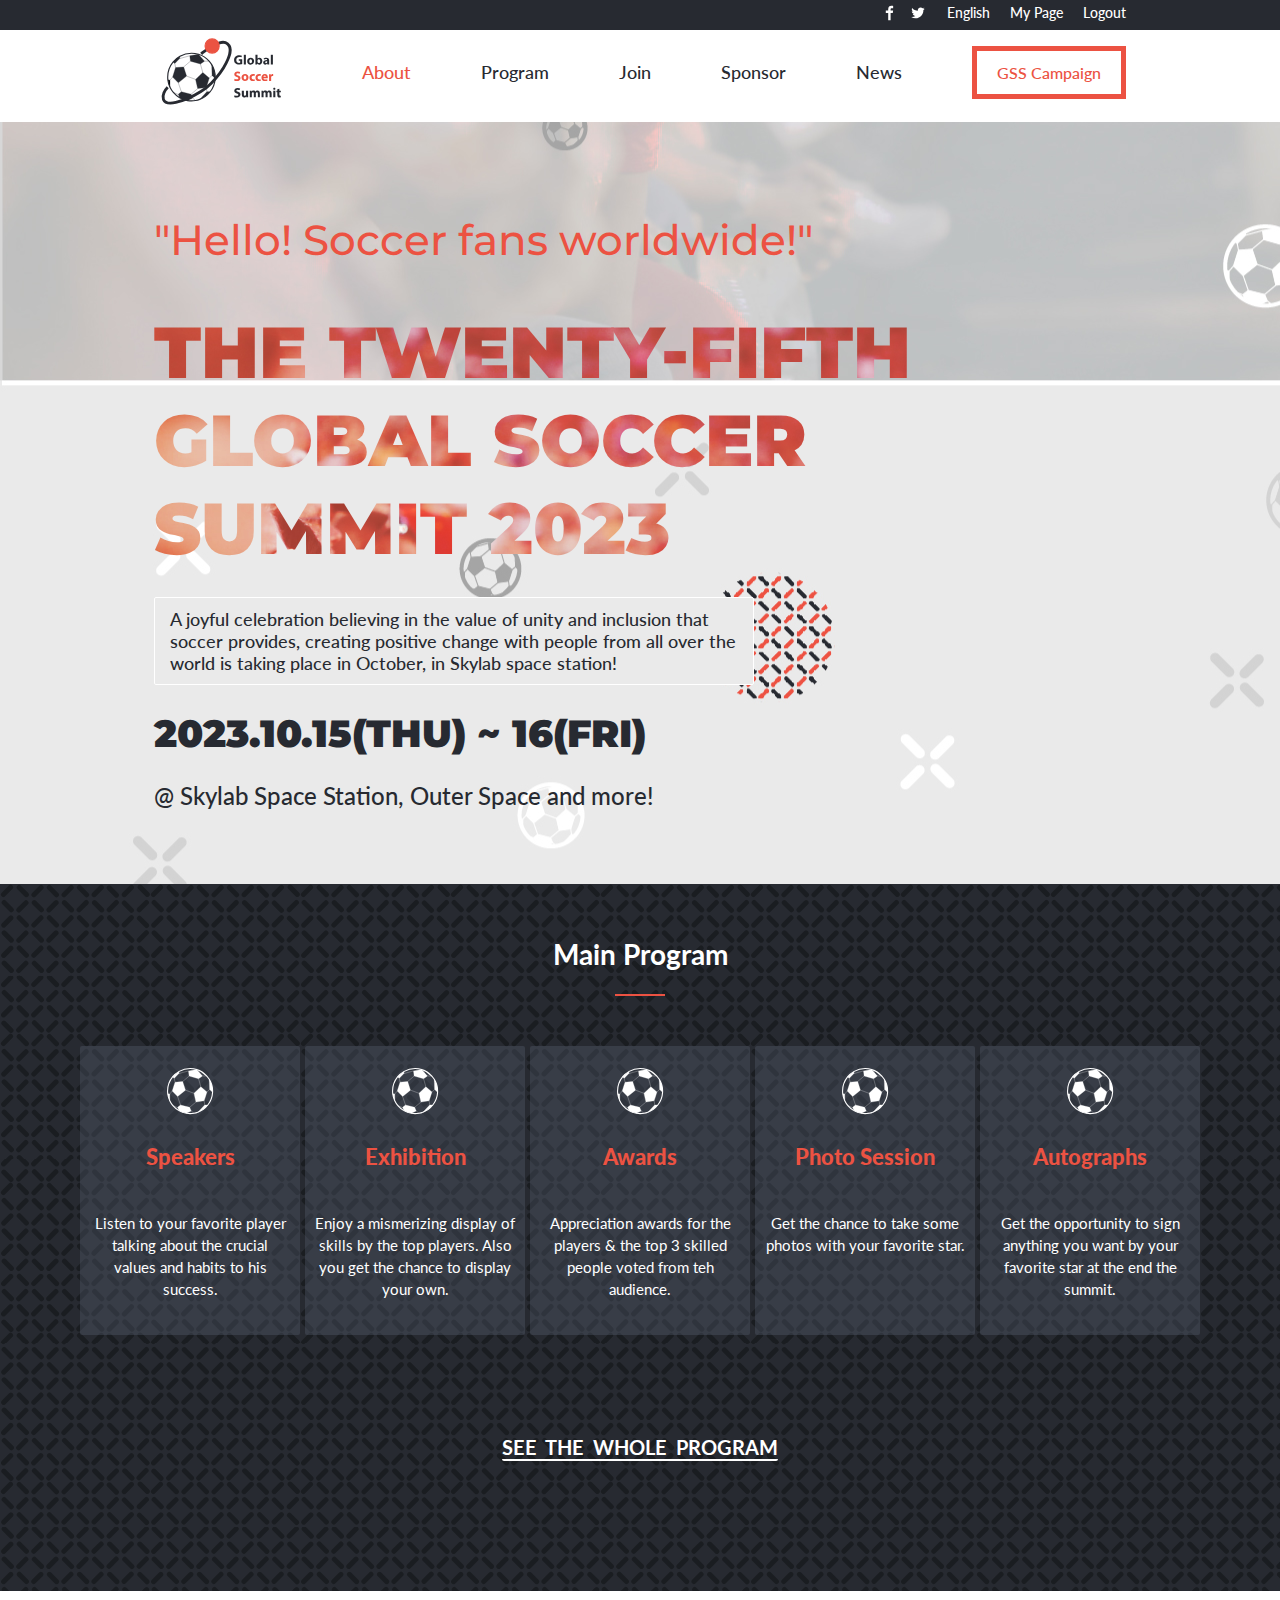
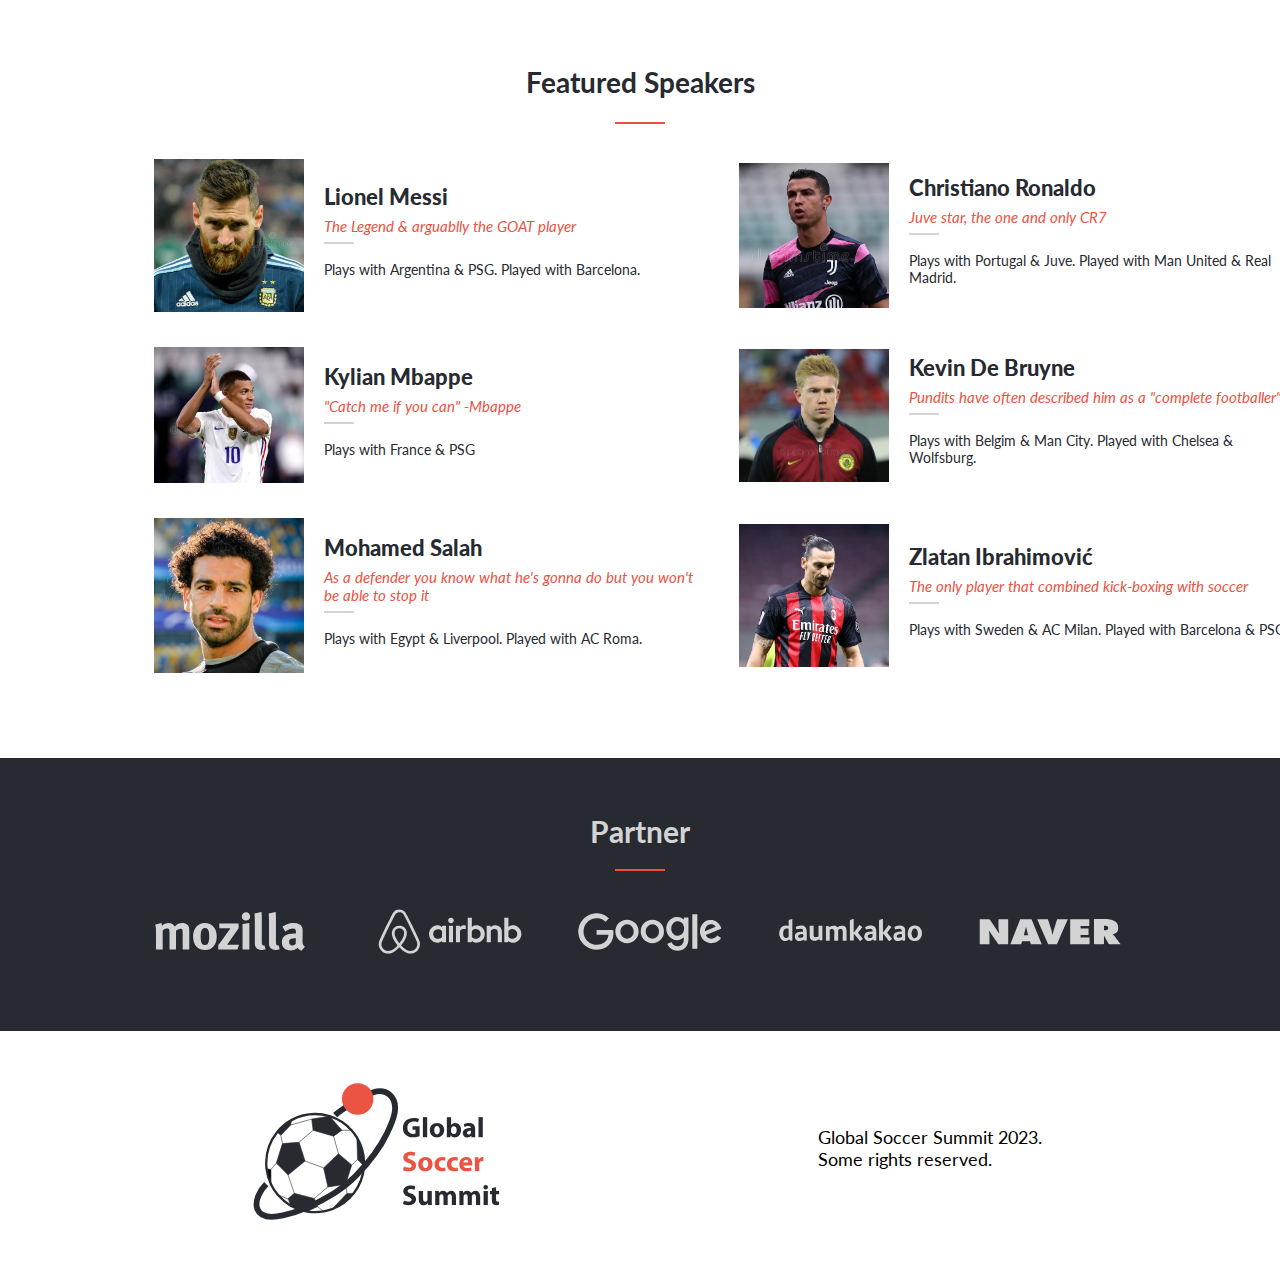
==== commit 80275597: "Deploy the speakers section dynamically with JS" ====
--- a/index.html
+++ b/index.html
@@ -82,68 +82,6 @@
       <button class="mobile" type="button">Join CC Global Summit 2015</button>
       <button class="desktop" type="button">SEE THE WHOLE PROGRAM</button>
     </section>
-    <section id="speakers">
-      <h2>Featured Speakers</h2>
-      <div class="underline"></div>
-      <ul>
-        <li>
-          <img src="./media/messi.jpg" alt="">
-          <div class="text-block">
-            <h3>Lionel Messi</h3>
-            <p class="title">The Legend & arguablly the GOAT player</p>
-            <div class="underline-2"></div>
-            <p>Plays with Argentina & PSG. Played with Barcelona.
-            </p>
-          </div>
-        </li>
-        <li>
-          <img src="./media/ronaldo.jpg" alt="">
-          <div class="text-block">
-            <h3>Christiano Ronaldo</h3>
-            <p class="title">Juve star, the one and only CR7</p>
-            <div class="underline-2"></div>
-            <p>Plays with Portugal & Juve. Played with Man United & Real Madrid.
-            </p>
-          </div>
-        </li><li>
-          <img src="./media/mbappe.jpg" alt="">
-          <div class="text-block">
-            <h3>Kylian Mbappe</h3>
-            <p class="title">"Catch me if you can" -Mbappe</p>
-            <div class="underline-2"></div>
-            <p>Plays with France & PSG.
-            </p>
-          </div>
-        </li><li>
-          <img src="./media/debruyne.jpg" alt="">
-          <div class="text-block">
-            <h3>Kevin De Bruyne</h3>
-            <p class="title">Pundits have often described him as a "complete footballer"</p>
-            <div class="underline-2"></div>
-            <p>Plays with Belgim & Man City. Played with Chelsea & Wolfsburg.
-            </p>
-          </div>
-        </li><li>
-          <img src="./media/salah.jpg" alt="">
-          <div class="text-block">
-            <h3>Mohamed Salah</h3>
-            <p class="title">As a defender you know what he's gonna do but you won't be able to stop it</p>
-            <div class="underline-2"></div>
-            <p>Plays with Egypt & Liverpool. Played with AC Roma.
-            </p>
-          </div>
-        </li><li>
-          <img src="./media/ibrahimovic.jpg" alt="">
-          <div class="text-block">
-            <h3>Zlatan Ibrahimović</h3>
-            <p class="title">The only player that combined kick-boxing with soccer</p>
-            <div class="underline-2"></div>
-            <p>Plays with Sweden & AC Milan. Played with Barcelona & PSG.
-            </p>
-          </div>
-        </li>
-      </ul>
-    </section>
     <section id="partners">
       <h2>Partner</h2>
       <div class="underline"></div>
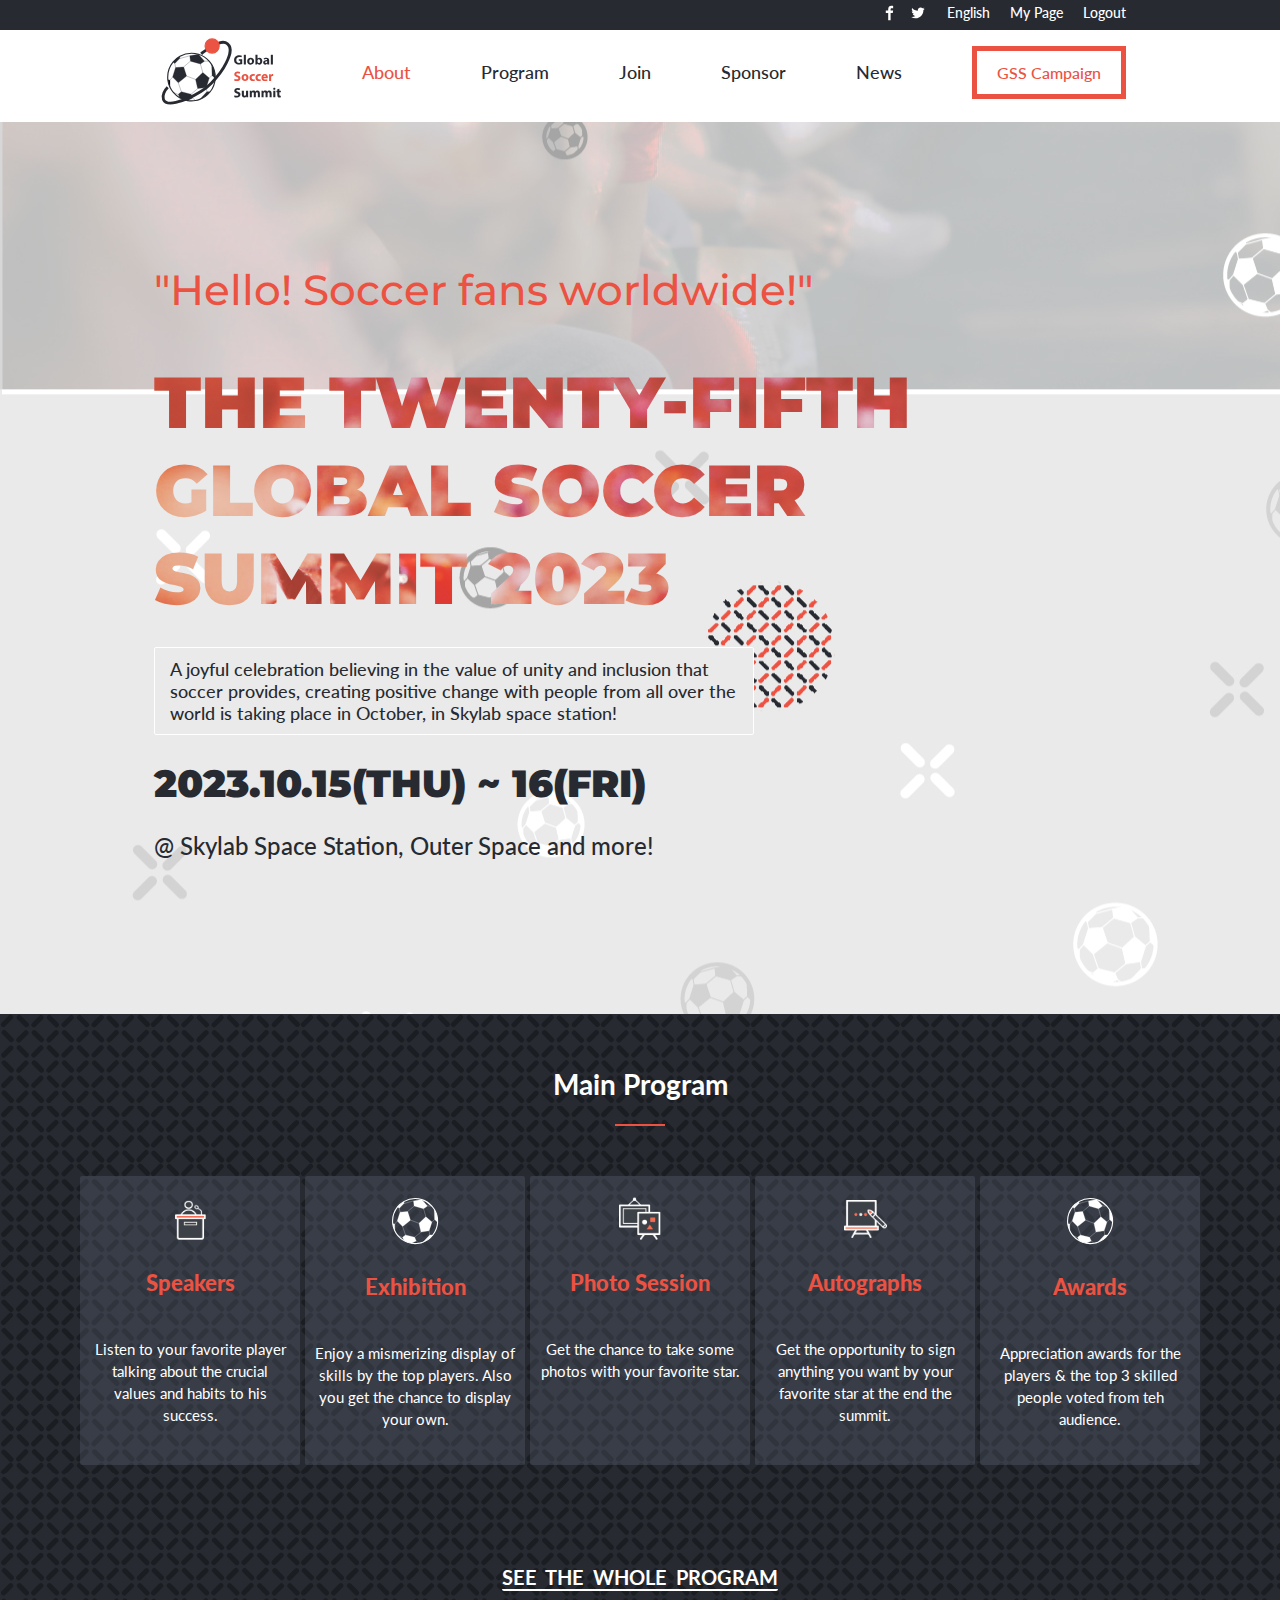
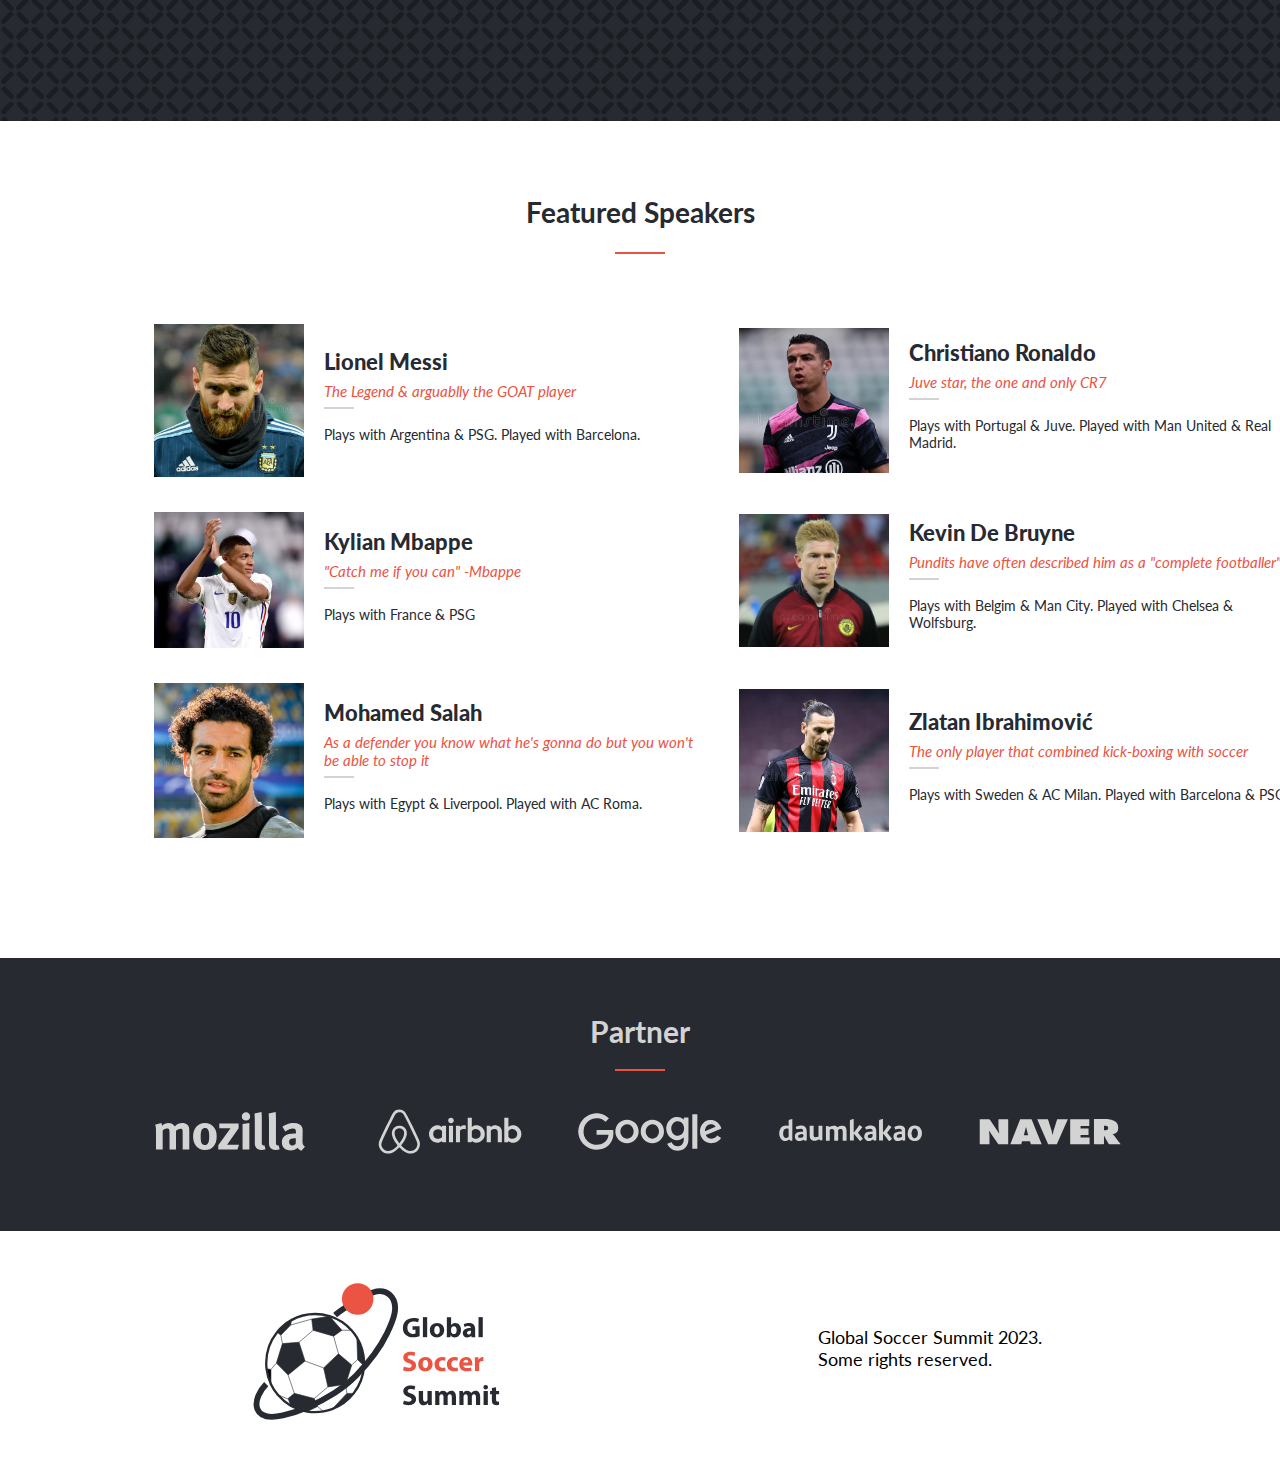
==== commit 8f4310a0: "Add JS, Update README file & Modify styles" ====
--- a/index.html
+++ b/index.html
@@ -15,8 +15,8 @@
     <header>
       <div class="desktop">
         <nav class="nav-1">
-          <a href="facebook.com"><img src="./media/facebook.svg" alt="facebook icon"></a>
-          <a href="twitter.com"><img src="./media/twitter.svg" alt="twitter icon"></a>
+          <a href="facebook.com"><img src="./media/Icons/facebook.svg" alt="facebook icon"></a>
+          <a href="twitter.com"><img src="./media/Icons/twitter.svg" alt="twitter icon"></a>
           <ul class="nav-1-list">
             <li>English</li>
             <li>My Page</li>
@@ -24,7 +24,7 @@
           </ul>
         </nav>
         <nav class="nav-2">
-          <a href="./index.html"><img src="./media/logo.svg" alt="logo"></a>
+          <a href="./index.html"><img src="./media/Logos/logo.svg" alt="logo"></a>
           <ul class="nav-2-list">
             <li><a href="./pages/about.html">About</a></li>
             <li>Program</li>
@@ -35,8 +35,8 @@
           <span>GSS Campaign</span>
         </nav>
       </div>
-      <nav class="mobile">
-        <button type="button"><img src="./media/menu.svg" alt="menu-icon"></button>
+      <nav id="mobile" class="mobile">
+        <button type="button"><img src="./media/Icons/menu.svg" alt="menu-icon"></button>
       </nav>
     </header>
     <main>
@@ -54,29 +54,29 @@
       <div class="underline"></div>
       <ul>
         <li>
-          <img src="./media/white-ball.svg" alt="ball logo">
+          <img src="./media/Icons/program_icon_01.png" alt="ball logo">
           <h3>Speakers</h3>
           <p>Listen to your favorite player talking about the crucial values and habits to his success.</p>
         </li>
         <li>
-          <img src="./media/white-ball.svg" alt="ball logo">
+          <img src="./media/Icons/white-ball.svg" alt="ball logo">
           <h3>Exhibition</h3>
           <p>Enjoy a mismerizing display of skills by the top players. Also you get the chance to display your own.</p>
         </li>
         <li>
-          <img src="./media/white-ball.svg" alt="ball logo">
-          <h3>Awards</h3>
-          <p>Appreciation awards for the players & the top 3 skilled people voted from teh audience.</p>
-        </li>
-        <li>
-          <img src="./media/white-ball.svg" alt="ball logo">
+          <img src="./media/Icons/program_icon_02.png" alt="ball logo">
           <h3>Photo Session</h3>
           <p>Get the chance to take some photos with your favorite star.</p>
         </li>
         <li>
-          <img src="./media/white-ball.svg" alt="ball logo">
+          <img src="./media/Icons/program_icon_04.png" alt="ball logo">
           <h3>Autographs</h3>
           <p>Get the opportunity to sign anything you want by your favorite star at the end the summit.</p>
+        </li>
+        <li>
+          <img src="./media/Icons/white-ball.svg" alt="ball logo">
+          <h3>Awards</h3>
+          <p>Appreciation awards for the players & the top 3 skilled people voted from teh audience.</p>
         </li>
       </ul>
       <button class="mobile" type="button">Join CC Global Summit 2015</button>
@@ -86,15 +86,15 @@
       <h2>Partner</h2>
       <div class="underline"></div>
       <ul>
-        <li id="p1"><img src="./media/mozilla.svg" alt=""></li>
-        <li id="p2"><img src="./media/airbnb.svg" alt=""></li>
-        <li id="p3"><img src="./media/google.svg" alt=""></li>
-        <li id="p4"><img src="./media/daumkakao.svg" alt=""></li>
-        <li id="p5"><img src="./media/naver.svg" alt=""></li>
+        <li id="p1"><img src="./media/Logos/mozilla.svg" alt="mozilla's logo"></li>
+        <li id="p2"><img src="./media/Logos/airbnb.svg" alt="airbnb's logo"></li>
+        <li id="p3"><img src="./media/Logos/google.svg" alt="google's logo"></li>
+        <li id="p4"><img src="./media/Logos/daumkakao.svg" alt="daumkakao's logo"></li>
+        <li id="p5"><img src="./media/Logos/naver.svg" alt="naver's logo"></li>
       </ul>
     </section>
     <footer>
-      <img src="./media/logo.svg" alt="logo">
+      <img src="./media/Logos/logo.svg" alt="logo">
       <div>
         <p>Global Soccer Summit 2023.<br>Some rights reserved.</p>
       </div>
--- a/css/home.css
+++ b/css/home.css
@@ -27,6 +27,57 @@
   height: 50px;
   width: auto;
   padding: 0;
+  margin: 0;
+}
+
+.menu-container {
+  display: flex;
+  flex-direction: column;
+  align-items: center;
+  justify-content: center;
+  gap: 40px;
+  font-family: 'Lato', sans-serif;
+  font-weight: 500;
+  font-size: 32px;
+  color: #272a31;
+  position: fixed;
+  top: 0;
+  right: 100%;
+  bottom: 0;
+  left: -100%;
+  background-image: url(../media/bg.jpg);
+  background-size: 1400px;
+  background-position-x: 15%;
+  transition: all 0.3s ease-in-out;
+}
+
+footer img {
+  width: 170px;
+}
+
+.menu-container img {
+  height: 120px;
+}
+
+.menu-container button img {
+  height: 50px;
+  position: absolute;
+  top: 30px;
+  right: 30px;
+}
+
+.menu-container a {
+  text-decoration: none;
+  color: #ec5242;
+}
+
+.menu-container ul {
+  display: flex;
+  flex-direction: column;
+  gap: 40px;
+  list-style-type: none;
+  align-items: center;
+  padding-left: 0;
   margin: 0;
 }
 
@@ -126,10 +177,6 @@
   height: 100px;
 }
 
-footer img {
-  width: 170px;
-}
-
 #program li img {
   width: 50px;
 }
@@ -388,6 +435,7 @@
   main {
     align-self: flex-start;
     margin: 0 12%;
+    padding: 100px 0 130px;
   }
 
   main h3 {
@@ -477,7 +525,7 @@
     grid-template-columns: 1fr 1fr;
     column-gap: 35px;
     width: auto;
-    margin: 35px auto;
+    margin: 70px auto;
   }
 
   #speakers li {
